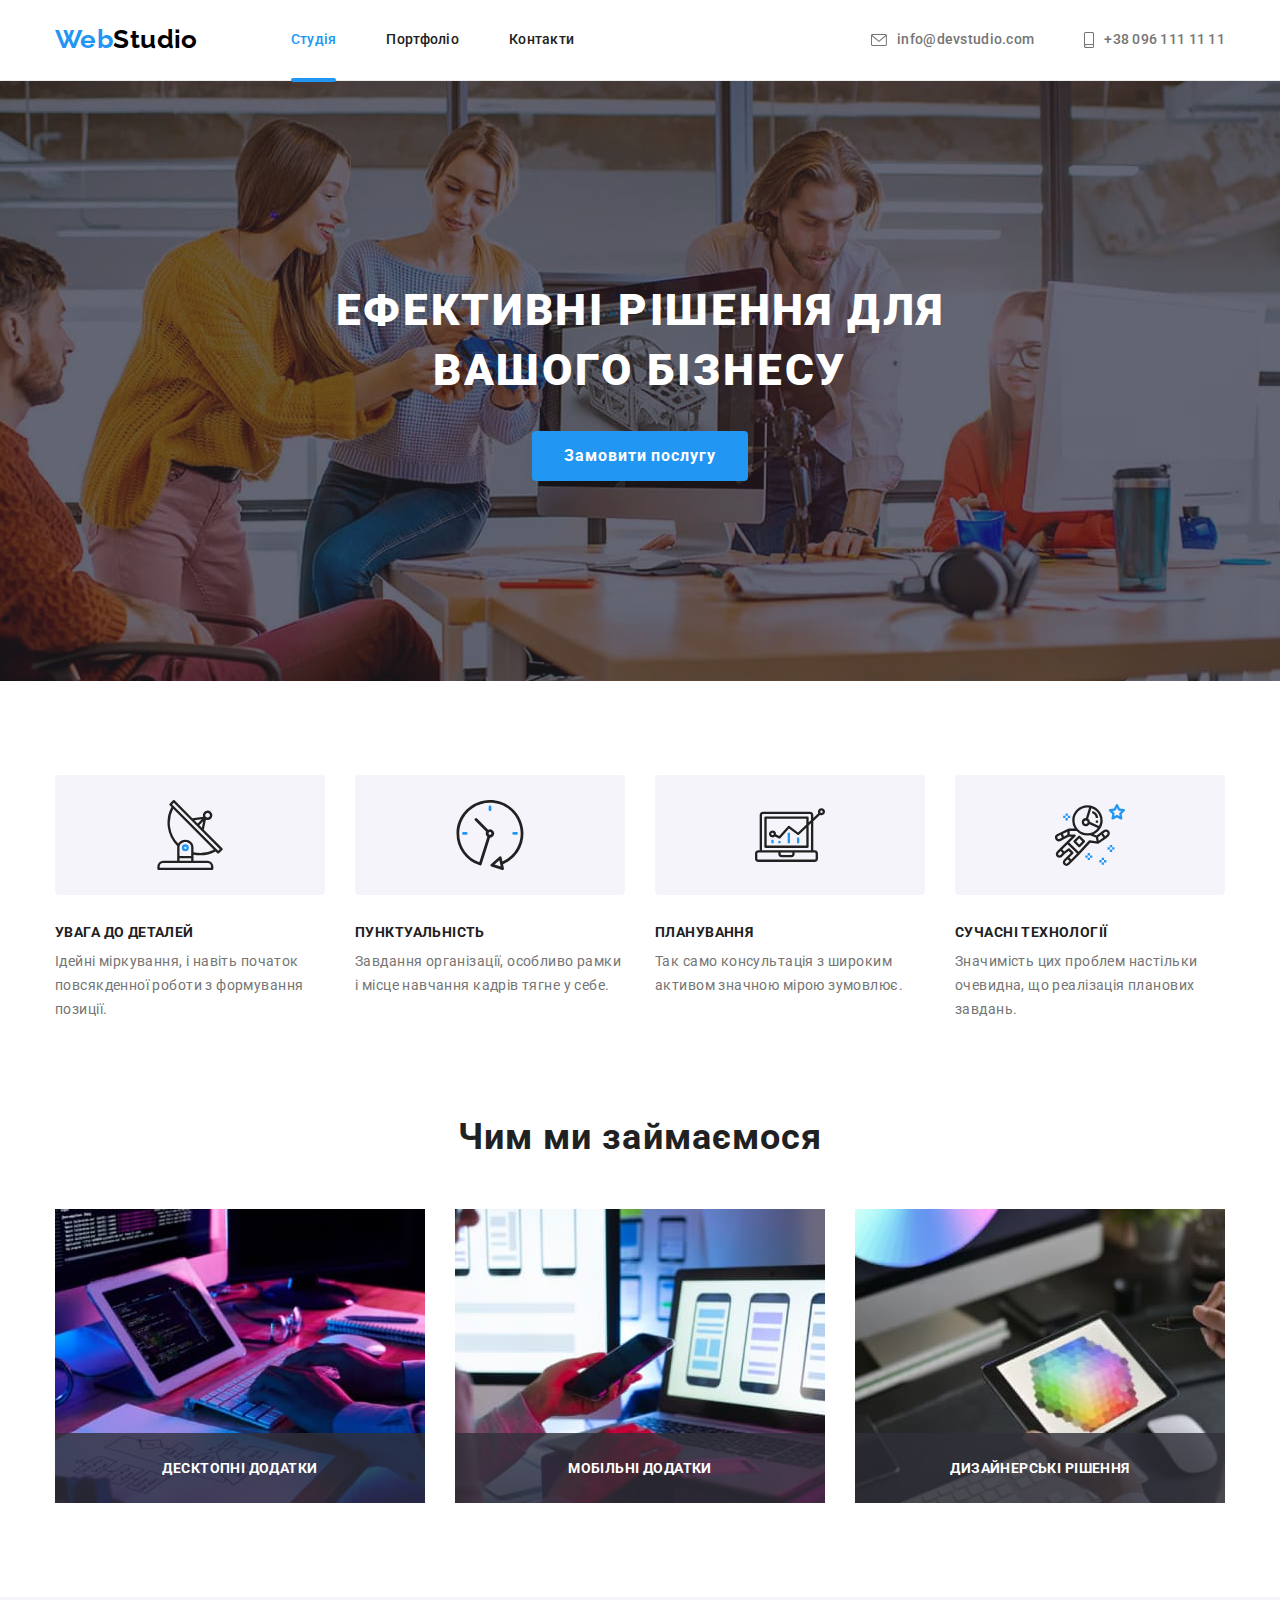
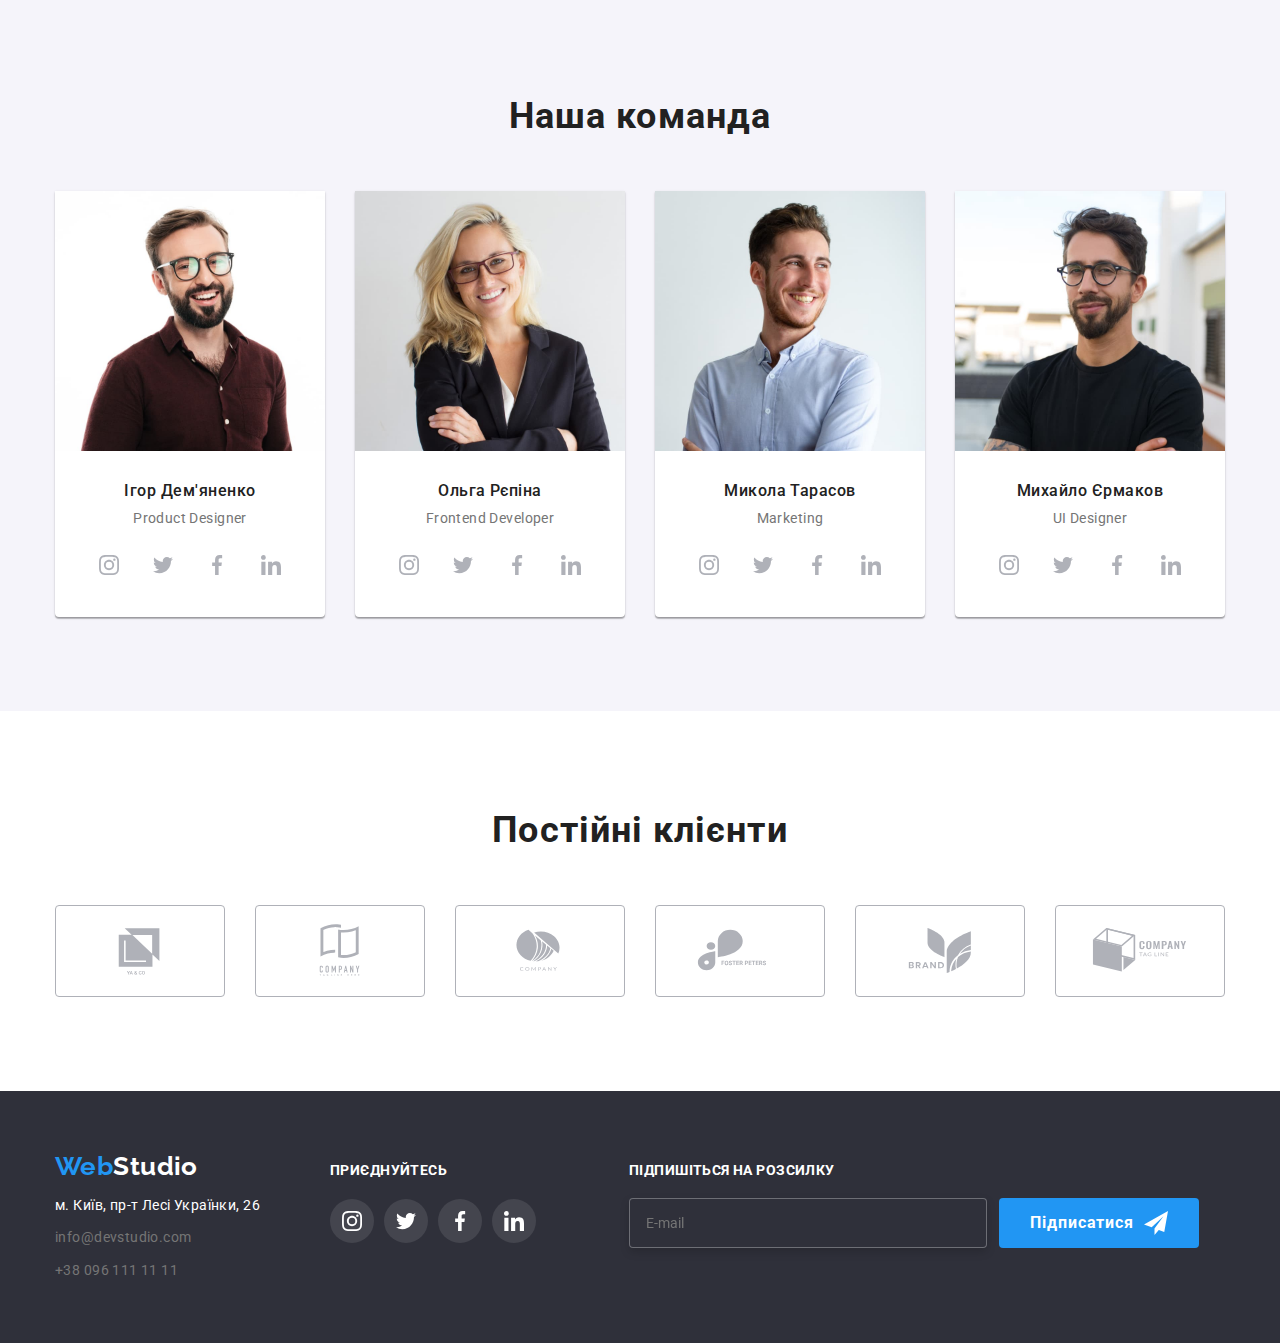
==== index.html @ f9ed7ac9 "26-10-2022" ====
<!DOCTYPE html>
<html lang="uk">
  <head>
    <meta charset="UTF-8" />
    <meta http-equiv="X-UA-Compatible" content="IE=edge" />
    <meta name="viewport" content="width=device-width, initial-scale=1.0" />
    <title>WebStudio</title>
    <link rel="preconnect" href="https://fonts.googleapis.com" />
    <link rel="preconnect" href="https://fonts.gstatic.com" crossorigin />
    <link
      href="https://fonts.googleapis.com/css2?family=Raleway:wght@700&family=Roboto:wght@400;500;700;900&display=swap"
      rel="stylesheet"
    />
    <link
      rel="stylesheet"
      href="https://cdnjs.cloudflare.com/ajax/libs/modern-normalize/1.1.0/modern-normalize.min.css"
    />
    <link rel="stylesheet" href="./css/styles.css" />
  </head>
  <body>
    <header class="page-header">
      <div class="container navigation-container">
          <nav class="navigation">
            <a href="./index.html" class="logo-link"
              >Web<span class="logo">Studio</span></a
            >
            <ul class="header-nav">
              <li>
                <a href="./index.html" class="header-list list-current"
                  >Студія</a>
              </li>
              <li>
                <a href="./portfolio.html" class="header-list">Портфоліо</a>
              </li>
              <li>
                <a href="" class="header-list">Контакти</a>
              </li>
            </ul>
          </nav>
          <ul class="header-contact">
            <li>
              <a href="" class="header-link">
                <svg class="header-link-icon" width="16" height="12">
                <use href="./images/symbol-defs.svg#icon-envelope"></use>
              </svg>info@devstudio.com</a>
            </li>
            <li>
              <a href="" class="header-link">
                <svg class="header-link-icon" width="10" height="16">
                  <use href="./images/symbol-defs.svg#icon-smartphone"></use>
                </svg>+38 096 111 11 11</a>
            </li>
          </ul>
        </div>
    </header>
    <main>
      <!-- Hero -->
      <section class="hero">
        <div class="container">
          <h1 class="hero-title">Ефективні рішення для вашого бізнесу</h1>
          <button class="button-hero" data-modal-open type="button">Замовити послугу</button>
        </div>
      </section>

      <!-- Features -->
      <section class="section-features">
        <div class="container">
          <h2 class="visually-hidden">Розробка</h2>
          <ul class="features-list">
            <li>
              <div class="features-box">
                <svg class="features-box-icon" width="70" height="70">
                  <use href="./images/symbol-defs.svg#icon-antenna"></use>
                </svg>
              </div>
              <h3 class="title">Увага до деталей</h3>
              <p class="title-text">
                Ідейні міркування, і навіть початок повсякденної роботи з
                формування позиції.
              </p>
            </li>
            <li>
              <div class="features-box">
                <svg class="features-box-icon" width="70" height="70">
                  <use href="./images/symbol-defs.svg#icon-clock"></use>
                </svg>
              </div>
              <h3 class="title">Пунктуальність</h3>
              <p class="title-text">
                Завдання організації, особливо рамки і місце навчання кадрів
                тягне у себе.
              </p>
            </li>
            <li>
              <div class="features-box">
                <svg class="features-box-icon" width="70" height="70">
                  <use href="./images/symbol-defs.svg#icon-diagram"></use>
                </svg>
              </div>
              <h3 class="title">Планування</h3>
              <p class="title-text">
                Так само консультація з широким активом значною мірою зумовлює.
              </p>
            </li>
            <li>
              <div class="features-box">
                <svg class="features-box-icon" width="70" height="70">
                  <use href="./images/symbol-defs.svg#icon-astronaut"></use>
                </svg>
              </div>
              <h3 class="title">Сучасні технології</h3>
              <p class="title-text">
                Значимість цих проблем настільки очевидна, що реалізація
                планових завдань.
              </p>
            </li>
          </ul>
        </div>
      </section>
      <section class="section">
        <div class="container">
          <h3 class="title-primary">Чим ми займаємося</h3>
          <ul class="features-images">
            <li class="activity">
              <img
                src="./images/box1.jpg"
                alt="набирання коду на клавіатурі"
                width="400"
              />
                  <p class="activity-title">Десктопні додатки</p>
            </li>
            <li class="activity">
              <img
                src="./images/box2.jpg"
                alt="розробка мобільних додатків"
                width="400"
              />
                  <p class="activity-title">Мобільні додатки</p>
            </li>
            <li class="activity">
              <img
                src="./images/box3.jpg"
                alt="малювання на планшеті"
                width="400"
              />
                  <p class="activity-title">Дизайнерські рішення</p>
            </li>
          </ul>
        </div>
      </section>

      <!-- Team -->
      <section class="section-team">
        <div class="container">
          <h2 class="team-title">Наша команда</h2>
          <ul class="team-list">
            <li class="card">
              <img
                src="./images/img1.jpg"
                alt="фото Ігора Дем'яненка"
                width="270"
              />
              <div class="container-card">
                <h3 class="title">Ігор Дем'яненко</h3>
                <p class="text">Product Designer</p>
                  <ul class="social-list">
                    <li><a href="" class="social-link">
                      <svg width="20" height="20">
                        <use href="./images/symbol-defs.svg#icon-instagram"></use>
                      </svg>
                    </a></li>
                    <li><a href="" class="social-link">
                      <svg width="20" height="20">
                        <use href="./images/symbol-defs.svg#icon-twitter-1"></use>
                      </svg>
                    </a></li>
                    <li><a href="" class="social-link">
                      <svg width="20" height="20">
                        <use href="./images/symbol-defs.svg#icon-facebook"></use>
                      </svg>
                    </a></li>
                    <li><a href="" class="social-link">
                      <svg width="20" height="20">
                        <use href="./images/symbol-defs.svg#icon-linkedin"></use>
                      </svg>
                    </a></li>
                  </ul>
              </div>
            </li>
            <li class="card">
              <img
                src="./images/img2.jpg"
                alt="фото Ольги Рєпіної"
                width="270"
              />
              <div class="container-card">
                <h3 class="title">Ольга Рєпіна</h3>
                <p class="text">Frontend Developer</p>
                  <ul class="social-list">
                    <li><a href="" class="social-link">
                        <svg width="20" height="20">
                          <use href="./images/symbol-defs.svg#icon-instagram"></use>
                        </svg>
                      </a></li>
                    <li><a href="" class="social-link">
                        <svg width="20" height="20">
                          <use href="./images/symbol-defs.svg#icon-twitter-1"></use>
                        </svg>
                      </a></li>
                    <li><a href="" class="social-link">
                        <svg width="20" height="20">
                          <use href="./images/symbol-defs.svg#icon-facebook"></use>
                        </svg>
                      </a></li>
                    <li><a href="" class="social-link">
                        <svg width="20" height="20">
                          <use href="./images/symbol-defs.svg#icon-linkedin"></use>
                        </svg>
                      </a></li>
                  </ul>
              </div>
            </li>
            <li class="card">
              <img
                src="./images/img3.jpg"
                alt="фото Миколи Тарасова"
                width="270"
              />
              <div class="container-card">
                <h3 class="title">Микола Тарасов</h3>
                <p class="text">Marketing</p>
                  <ul class="social-list">
                    <li><a href="" class="social-link">
                        <svg width="20" height="20">
                          <use href="./images/symbol-defs.svg#icon-instagram"></use>
                        </svg>
                      </a></li>
                    <li><a href="" class="social-link">
                        <svg width="20" height="20">
                          <use href="./images/symbol-defs.svg#icon-twitter-1"></use>
                        </svg>
                      </a></li>
                    <li><a href="" class="social-link">
                        <svg width="20" height="20">
                          <use href="./images/symbol-defs.svg#icon-facebook"></use>
                        </svg>
                      </a></li>
                    <li><a href="" class="social-link">
                        <svg width="20" height="20">
                          <use href="./images/symbol-defs.svg#icon-linkedin"></use>
                        </svg>
                      </a></li>
                  </ul>
              </div>
            </li>
            <li class="card">
              <img
                src="./images/img4.jpg"
                alt="фото Михайла Єрмакова"
                width="270"
              />
              <div class="container-card">
                <h3 class="title">Михайло Єрмаков</h3>
                <p class="text">UI Designer</p>
                  <ul class="social-list">
                    <li><a href="" class="social-link">
                        <svg width="20" height="20">
                          <use href="./images/symbol-defs.svg#icon-instagram"></use>
                        </svg>
                      </a></li>
                    <li><a href="" class="social-link">
                        <svg width="20" height="20">
                          <use href="./images/symbol-defs.svg#icon-twitter-1"></use>
                        </svg>
                      </a></li>
                    <li><a href="" class="social-link">
                        <svg width="20" height="20">
                          <use href="./images/symbol-defs.svg#icon-facebook"></use>
                        </svg>
                      </a></li>
                    <li><a href="" class="social-link">
                        <svg width="20" height="20">
                          <use href="./images/symbol-defs.svg#icon-linkedin"></use>
                        </svg>
                      </a></li>
                  </ul>
              </div>
            </li>
          </ul>
        </div>
      </section>

      <!-- Clients -->
      <section class="section">
        <div class="container">
          <h2 class="clients-title">
            Постійні клієнти
          </h2>
            <ul class="clients-list">
              <li><a href="" class="client-link">
                <svg width="106" height="60">
                  <use href="./images/symbol-defs.svg#icon-Client1"></use>
                </svg>
              </a></li>
              <li><a href="" class="client-link">
                <svg width="106" height="60">
                  <use href="./images/symbol-defs.svg#icon-Client2"></use>
                </svg>
              </a></li>
              <li><a href="" class="client-link">
                <svg width="106" height="60">
                  <use href="./images/symbol-defs.svg#icon-Client3"></use>
                </svg>
              </a></li>
              <li><a href="" class="client-link">
                <svg width="106" height="60">
                  <use href="./images/symbol-defs.svg#icon-Client4"></use>
                </svg>
              </a></li>
              <li><a href="" class="client-link">
                <svg width="106" height="60">
                  <use href="./images/symbol-defs.svg#icon-Client5"></use>
                </svg>
              </a></li>
              <li><a href="" class="client-link">
                <svg width="106" height="60">
                  <use href="./images/symbol-defs.svg#icon-Client6"></use>
                </svg>
              </a></li>
            </ul>
        </div>
      </section>
    </main>
    <footer class="section-footer">
      <div class="container">
        <div class="footer-all">
          <div class="footer-box-one">
        <a href="./index.html" class="logo-link-footer"
          >Web<span class="logo-footer">Studio</span></a
        >
        <address>
          <ul class="footer-nav">
            <li class="footer-list">
              <a
                href="https://goo.gl/maps/CPtrU1FHBa2aNyZL9"
                target="_blank"
                rel="noopener noreferrer nofollow"
                class="footer-adress"
                >м. Київ, пр-т Лесі Українки, 26</a
              >
            </li>
            <li  class="footer-list">
              <a href="mailto:info@devstudio.com" class="footer-mail"
                >info@devstudio.com</a
              >
            </li>
            <li class="footer-list">
              <a href="tel:380961111111" class="footer-tel"
                >+38 096 111 11 11</a
              >
            </li>
          </ul>
        </address>
        </div>
        <div class="social-footer">
          <p class="social-footer-title">Приєднуйтесь</p>
          <ul class="social-list-footer">
            <li><a href="" class="social-link-footer">
              <svg width="20" height="20">
                <use href="./images/symbol-defs.svg#icon-instagram"></use>
              </svg>
            </a></li>
            <li><a href="" class="social-link-footer">
              <svg width="20" height="20">
                <use href="./images/symbol-defs.svg#icon-twitter-1"></use>
              </svg>
            </a></li>
            <li><a href="" class="social-link-footer">
              <svg width="20" height="20">
                <use href="./images/symbol-defs.svg#icon-facebook"></use>
              </svg>
            </a></li>
            <li><a href="" class="social-link-footer">
              <svg width="20" height="20">
                <use href="./images/symbol-defs.svg#icon-linkedin"></use>
              </svg>
            </a></li>
          </ul>
        </div>
        <form>
          <p class="footer-text-form">Підпишіться на розсилку</p>
          <label  class="footer-label">
            <input class="footer-input" type="email" name=" mail" placeholder="E-mail">
            <button type="button" class="button-footer">Підписатися
              <svg class="button-icon" width="24" height="24">
                <use href="./images/symbol-defs.svg#icon-send"></use>
              </svg>
            </button>
          </label>
        </form>
      </div>
      </div>
    </footer>
    <div class="backdrop is-hidden" data-modal>
      <div class="modal">
        <h2 class="modal-title">Залиште свої дані, ми вам передзвонимо</h2>
       <form class="form" autocomplete="off">
        <label class="form-label" for="person-name">Ім'я</label>
        <div class="form-control">
          <input type="text" class="form-input" name="name" id="person-name">
          <svg class="input-icon" width="18" height="18">
            <use href="./images/symbol-defs.svg#name"></use>
          </svg>
        </div>
        <label class="form-label" for="person-phone">Телефон</label>
        <div class="form-control">
          <input type="text" class="form-input" name="name" id="person-phone">
          <svg class="input-icon" width="18" height="18">
            <use href="./images/symbol-defs.svg#phone"></use>
          </svg>
        </div>
        <label class="form-label" for="person-mail">Пошта</label>
        <div class="form-control">
          <input type="text" class="form-input" name="name" id="person-mail">
          <svg class="input-icon" width="18" height="18">
            <use href="./images/symbol-defs.svg#mail"></use>
          </svg>
        </div>
        <label class="form-label" for="coments">Коментар</label>
          <textarea name="text" id="coments" placeholder="Введіть текст"></textarea>
       </form>
        <button class="button-close" data-modal-close type="button">
          <svg width="18" height="18">
            <use href="./images/symbol-defs.svg#icon-button-close"></use>
          </svg>
        </button>
        <input class="checkbox-input visually-hidden" type="checkbox" name="checkbox" id="terms-checkbox">
        <label class="checkbox-label" for="terms-checkbox">Погоджуюся з розсилкою та приймаю
          <a href="#">Умови договору</a>
          <span class="checkbox-icon"></span>
        </label>
      </div>
    </div>
    <script src="./js/modal.js"></script>
  </body>
</html>
---- css/styles.css ----
/* колір заголовіків #212121 */
/* колір параграфів #757575 */
/* акцент #2196f3 */
/* білий колір #ffffff */
/* колір фона основний #f5f5f5 */
/* колір фона додатковий #2f303a */
/* колір фона додатковий #f5f4fa */

:root {
  --card-set-gap: 30px;
  --primary-text-color: #212121;
  --text-color: #757575;
  --accent-color: #2196f3;
  --white-color: #ffffff;
  --primary-background-color: #f5f5f5;
  --secondary-background-color: #2f303a;
  --third-background-color: #f5f4fa;
  --background-portfolio: #eeeeee;
  --icon-color: rgba(175, 177, 184, 1);
  --timing-function: 250ms cubic-bezier(0.4, 0, 0.2, 1);
}

.visually-hidden {
  position: absolute;
  white-space: nowrap;
  width: 1px;
  height: 1px;
  overflow: hidden;
  border: 0;
  padding: 0;
  clip: rect(0 0 0 0);
  clip-path: inset(50%);
  margin: -1px;
}

ul {
  margin: 0;
  padding: 0;
}

h1,
h2,
h3,
h4,
h5,
h6,
p {
  margin: 0;
  padding: 0;
}

img {
  display: block;
  max-width: 100%;
  height: auto;
}

.container {
  width: 100%;
  max-width: 1200px;
  margin: 0 auto;
  padding: 0 15px;
}

.section,
.section-team {
  padding: 94px 0;
}

body {
  font-family: "Roboto", sans-serif;
  font-weight: 400;
  font-size: 14px;
  line-height: 1.7;
  letter-spacing: 0.03em;
  background-color: var(--white-color);
  color: var(--text-color);
}

.logo-link {
  text-decoration: none;
  font-family: "Raleway";
  font-style: normal;
  font-weight: 700;
  font-size: 26px;
  line-height: 1.2;
  color: var(--accent-color);
}

.logo {
  font-family: "Raleway";
  font-style: normal;
  font-weight: 700;
  font-size: 26px;
  line-height: 1.2;
  color: #000000;
}

.logo-footer {
  font-family: "Raleway";
  font-style: normal;
  font-weight: 700;
  font-size: 26px;
  line-height: 1.2;
  color: var(--white-color);
}

.logo-link-footer {
  display: block;
  margin-bottom: 11px;
  text-decoration: none;
  font-family: "Raleway";
  font-style: normal;
  font-weight: 700;
  font-size: 26px;
  line-height: 1.2;
  text-decoration: none;
  color: var(--accent-color);
}

/* Hero */

.hero {
  padding: 200px 0;
  background-image: linear-gradient(
      rgba(47, 48, 58, 0.4),
      rgba(47, 48, 58, 0.4)
    ),
    url(../images/hero.jpg);
  background-repeat: no-repeat;
  background-position: center;
  background-size: 1600px 600px;
}

.hero-title {
  margin: 0 auto 30px auto;
  max-width: 696px;
  color: var(--white-color);
  font-weight: 900;
  font-size: 44px;
  line-height: 1.36;
  text-align: center;
  letter-spacing: 0.06em;
  text-transform: uppercase;
}

/* HEADER */

.page-header {
  border-bottom: 1px solid #ececec;
}

.navigation-container {
  display: flex;
}

.navigation {
  display: flex;
  align-items: center;
}

.header-nav {
  display: flex;
  gap: 50px;
  margin-left: 93px;
  list-style: none;
}

.header-contact {
  display: flex;
  align-items: center;
  gap: 50px;
  margin-left: auto;
  list-style: none;
}

.header-list {
  position: relative;
  display: block;
  padding: 32px 0;
  color: var(--primary-text-color);
  text-decoration: none;
  font-weight: 500;
  font-size: 14px;
  line-height: 1.14;
  letter-spacing: 0.02em;

  transition: color var(--timing-function);
}

.header-link {
  display: flex;
  align-items: center;
  padding: 32px 0;
  color: var(--text-color);
  font-weight: 500;
  font-size: 14px;
  line-height: 1.1;
  letter-spacing: 0.02em;
  text-decoration: none;

  transition: color var(--timing-function);
}

.header-link:hover,
.header-link:focus {
  color: var(--accent-color);
}

.header-link-icon {
  fill: currentColor;
  margin-right: 10px;
}

.header-list:hover,
.header-list:focus {
  color: var(--accent-color);
}

.list-current {
  color: var(--accent-color);
}

.list-current::after {
  display: block;
  content: "";
  position: absolute;
  left: 0;
  bottom: -2px;
  width: 100%;
  height: 4px;
  background-color: var(--accent-color);
  border-radius: 2px;
}

/* Features */

.section-features {
  padding-bottom: 0;
  padding-top: 94px;
}

.features-box {
  display: flex;
  gap: 30px;
  justify-content: center;
  align-items: center;
  margin-bottom: 30px;
  border-radius: 4px;
  width: 270px;
  height: 120px;
  background-color: var(--third-background-color);
}

.features-box-icon {
}

.features-list {
  display: flex;
  gap: 30px;
}

.title-text {
  max-width: 270px;
}

.title-primary {
  margin-bottom: 50px;
  color: var(--primary-text-color);
  font-weight: 700;
  font-size: 36px;
  line-height: 1.2;
  text-align: center;
  letter-spacing: 0.03em;
}

.features-images {
  display: flex;
  gap: 30px;
}

.features-images,
.features-list {
  list-style: none;
}

.features-list .title {
  margin-bottom: 10px;
  max-width: 270px;
  color: var(--primary-text-color);
  font-weight: 700;
  font-size: 14px;
  line-height: 1.1;
  letter-spacing: 0.03em;
  text-transform: uppercase;
}

.activity {
  position: relative;
}

.activity-title {
  position: absolute;
  display: flex;
  justify-content: center;
  align-items: center;
  height: 70px;
  width: 100%;
  background-color: rgba(47, 48, 58, 0.8);
  margin: 0;
  bottom: 0;
  font-weight: 700;
  font-size: 14px;
  line-height: 1.143;
  text-transform: uppercase;
  color: var(--white-color);
}

/* Team */

.card {
  width: 270px;
  background-color: var(--white-color);
  box-shadow: 0px 1px 3px rgba(0, 0, 0, 0.12), 0px 1px 1px rgba(0, 0, 0, 0.14),
    0px 2px 1px rgba(0, 0, 0, 0.2);
  border-radius: 0px 0px 4px 4px;
}

.container-card {
  padding: 30px 0;
  text-align: center;
}

.team-list {
  display: flex;
  gap: 30px;
}

.team-title {
  color: var(--primary-text-color);
  font-weight: 700;
  font-size: 36px;
  line-height: 1.4;
  text-align: center;
  letter-spacing: 0.03em;
  margin-bottom: 50px;
}

.section-team {
  background-color: var(--third-background-color);
}

.team-list .title {
  margin-bottom: 10px;
  color: var(--primary-text-color);
  font-weight: 500;
  font-size: 16px;
  line-height: 1.2;
  letter-spacing: 0.03em;
}

.team-list .text {
  padding-bottom: 16px;
  line-height: 1.2;
}

.social-list {
  display: flex;
  justify-content: center;
  gap: 10px;
  list-style: none;
}

.social-link {
  display: flex;
  align-items: center;
  justify-content: center;
  border-radius: 50%;
  width: 44px;
  height: 44px;
  background-color: var(--white-color);
  fill: var(--icon-color);

  transition: background-color var(--timing-function),
    fill var(--timing-function);
}

.social-link:hover,
.social-link:focus {
  background-color: var(--accent-color);
  fill: var(--white-color);
}

.team-list {
  list-style: none;
}

/* Clients */

.clients-title {
  color: var(--primary-text-color);
  font-weight: 700;
  font-size: 36px;
  line-height: 1.4;
  text-align: center;
  letter-spacing: 0.03em;
  margin-bottom: 50px;
}

.clients-list {
  display: flex;
  justify-content: center;
  gap: 30px;
  list-style: none;
}

.client-link {
  display: flex;
  align-items: center;
  justify-content: center;
  border-radius: 4px;
  border: 1px solid #afb1b8;
  width: 170px;
  height: 92px;
  background-color: var(--white-color);
  fill: var(--icon-color);

  transition: border-color var(--timing-function), fill var(--timing-function);
}

.client-link:hover,
.client-link:focus {
  border-color: var(--accent-color);
  fill: var(--accent-color);
}

/* Footer */

.footer-list:not(:last-child) {
  margin-bottom: 9px;
}

.footer-all {
  display: flex;
  align-items: baseline;
}

.section-footer {
  background-color: var(--secondary-background-color);
  padding: 60px 0;
}

.footer-nav {
  list-style: none;
  font-style: normal;
}

.footer-adress {
  color: var(--white-color);
  text-decoration: none;

  transition: color var(--timing-function);
}

.footer-adress:hover,
.footer-adrees:focus {
  color: var(--accent-color);
}

.footer-mail,
.footer-tel {
  color: var(--text-color);
  text-decoration: none;

  transition: color var(--timing-function);
}

.footer-tel:hover,
.footer-tel:focus {
  color: var(--accent-color);
}

.footer-mail:hover,
.footer-mail:focus {
  color: var(--accent-color);
}

.social-footer {
  margin-left: 70px;
  margin-right: 93px;
}

.social-footer-title {
  font-style: normal;
  font-weight: 700;
  font-size: 14px;
  line-height: 1.1;
  letter-spacing: 0.03em;
  text-transform: uppercase;
  color: var(--white-color);
  margin-bottom: 20px;
}

.social-list-footer {
  display: flex;
  justify-content: center;
  gap: 10px;
  list-style: none;
}

.social-link-footer {
  display: flex;
  align-items: center;
  justify-content: center;
  border-radius: 50%;
  width: 44px;
  height: 44px;
  background-color: rgba(255, 255, 255, 0.1);
  fill: var(--white-color);

  transition: background-color var(--timing-function);
}

.social-link-footer:hover,
.social-link-footer:focus {
  background-color: var(--accent-color);
}

.footer-text-form {
  margin-bottom: 20px;
  font-weight: 700;
  font-size: 14px;
  line-height: 16px;
  letter-spacing: 0.03em;
  text-transform: uppercase;
  color: var(--white-color);
}

.footer-input {
  width: 358px;
  height: 50px;
  border: 1px solid rgba(255, 255, 255, 0.3);
  filter: drop-shadow(0px 4px 4px rgba(0, 0, 0, 0.15));
  border-radius: 4px;
  background-color: var(--secondary-background-color);
  padding-left: 16px;
}

.footer-label {
  display: flex;
  justify-content: center;
  align-items: center;
  gap: 12px;
}

.button-footer {
  display: flex;
  align-items: center;
  justify-content: center;
  gap: 10px;
  padding: 0;
  border-radius: 4px;
  min-width: 200px;
  height: 50px;
  color: var(--white-color);
  background-color: var(--accent-color);
  font-family: "Roboto", sans-serif;
  border: none;
  font-weight: 700;
  font-size: 16px;
  line-height: 1.88;
  letter-spacing: 0.06em;
  cursor: pointer;

  transition: background-color var(--timing-function);
}

.button-icon {
  fill: currentColor;
}

.button-footer:hover,
.button-footer:focus {
  color: var(--white-color);
  background-color: #188ce8;
}

/* Button */

.button-hero {
  margin: 0 auto;
  border-radius: 4px;
  padding: 10px 32px;
  min-width: 216px;
  color: var(--white-color);
  background-color: var(--accent-color);
  font-family: "Roboto", sans-serif;
  border: none;
  font-weight: 700;
  font-size: 16px;
  line-height: 1.88;
  display: flex;
  align-items: center;
  text-align: center;
  letter-spacing: 0.06em;
  cursor: pointer;

  transition: background-color var(--timing-function);
}

.button-hero:hover,
.button-hero:focus {
  color: var(--white-color);
  background-color: #188ce8;
}

.button-nav {
  display: flex;
  gap: 8px;
  justify-content: center;
  margin-bottom: 50px;
  list-style: none;
}

.button {
  padding: 6px 22px;
  border-radius: 4px;
  border: 0;
  color: var(--primary-text-color);
  background-color: var(--third-background-color);
  font-family: "Roboto";
  font-style: normal;
  font-weight: 500;
  font-size: 16px;
  line-height: 1.6;
  text-align: center;
  letter-spacing: 0.03em;
  cursor: pointer;

  transition: color var(--timing-function),
    background-color var(--timing-function), box-shadow var(--timing-function);
}

.button:hover,
.button:focus {
  color: var(--white-color);
  background-color: var(--accent-color);
  box-shadow: 0px 3px 1px rgba(0, 0, 0, 0.1), 0px 1px 2px rgba(0, 0, 0, 0.08),
    0px 2px 2px rgba(0, 0, 0, 0.12);
}

/* Portfolio */

.body-portfolio {
  color: var(--text-color);
  background-color: var(--white-color);
}

.card-thumb {
  position: relative;
  overflow: hidden;
}

.card-overlay {
  position: absolute;
  top: 0;
  left: 0;
  width: 100%;
  height: 100%;
  background-color: rgba(33, 150, 243, 0.9);

  transform: translateY(100%);
  pointer-events: none;
  transition: transform var(--timing-function);
}

.card-text {
  margin: 0;
  padding: 63px 24px;
  font-weight: 400;
  font-size: 18px;
  line-height: 1.56;
  letter-spacing: inherit;
  color: var(--white-color);
}

.projects-link:hover .card-overlay {
  transform: translateY(0);
}

.projects-list {
  display: flex;
  flex-wrap: wrap;
  gap: 30px;
  background-color: var(--white-color);
  list-style: none;
}

.projects-list > .iteam {
  display: block;
  flex-basis: calc(((100% - 60px) / 3));
}

.projects-list .title-card {
  color: var(--primary-text-color);
  font-size: 18px;
  line-height: 2;
  letter-spacing: 0.06em;
  margin-bottom: 4px;
}

.projects-list .text-card {
  color: var(--text-color);
  font-size: 16px;
  line-height: 1.88;
}

.projects-link {
  display: block;
  text-decoration: none;

  transition: box-shadow var(--timing-function);
}

.projects-link:hover,
.projects-link:focus {
  box-shadow: 0px 1px 1px rgba(0, 0, 0, 0.12), 0px 4px 4px rgba(0, 0, 0, 0.06),
    1px 4px 6px rgba(0, 0, 0, 0.16);
}

.card-content {
  padding: 20px 24px;
  border: 1px solid var(--background-portfolio);
  border-top: none;
  border-bottom-left-radius: 4px;
  border-bottom-right-radius: 4px;
}

/* Modal */

.backdrop {
  position: fixed;
  z-index: 999;
  top: 0;
  left: 0;
  width: 100%;
  height: 100%;
  background-color: rgba(0, 0, 0, 0.2);
  transform: translateY(0);
  transition: opacity var(--timing-function), visibility var(--timing-function),
    transform var(--timing-function);
}

.is-hidden {
  opacity: 0;
  transform: translateY(100%);
  visibility: hidden;
  pointer-events: none;
}

.modal {
  position: absolute;
  top: 50%;
  left: 50%;
  transform: translate(-50%, -50%);

  box-shadow: 0px 1px 3px rgba(0, 0, 0, 0.12), 0px 1px 1px rgba(0, 0, 0, 0.14),
    0px 2px 1px rgba(0, 0, 0, 0.2);
  border-radius: 4px;
  height: 100%;
  max-height: 581px;
  width: 528px;
  background-color: var(--white-color);

  padding: 40px;
}

.modal-title {
  margin-bottom: 12px;
  font-weight: 700;
  font-size: 20px;
  line-height: 1.15;
  text-align: center;
  letter-spacing: 0.03em;
  color: var(--primary-text-color);
}

.form-label {
    font-size: 12px;
    line-height: 1.16;
    letter-spacing: 0.01em;
}


.form-input {
  box-sizing: border-box;
  width: 100%;
  height: 40px;
  padding: 12px 12px 12px 42px;
  border: 1px solid rgba(33, 33, 33, 0.2);
  border-radius: 4px;
  gap: 18px;
  cursor: pointer;
  outline: none;
}

.form-control {
  position: relative;
  margin-bottom: 10px;
}

.input-icon {
  position: absolute;
  left: 15px;
  top: 50%;
  transform: translateY(-50%);
  
}

textarea {
  resize: none;
  width: 100%;
  height: 120px;
  padding: 12px 16px;
  cursor: pointer;
  border: 1px solid rgba(33, 33, 33, 0.2);
  border-radius: 4px;
  outline: none;
}

.form-input:focus,
textarea:focus, {
  border-color: var(--accent-color);
}

.button-close {
  position: absolute;
  display: flex;
  justify-content: center;
  align-items: center;
  top: 8px;
  right: 8px;
  width: 30px;
  height: 30px;
  border: 1px solid rgba(0, 0, 0, 0.1);
  border-radius: 50%;
  background-color: var(--white-color);
  cursor: pointer;
}

.button-close:hover, 
.button-close:focus {
  fill: var(--accent-color);
}

/* Checkbox */

.checkbox-label {
  position: relative;
  padding-left: 23px;
    font-size: 14px;
    line-height: 1.16;
    letter-spacing: 0.01em;
  }

.checkbox-input {
  appearance: none;
  -webkit-appearance: none;
  -moz-appearance: none;
}

.checkbox-label::before {
  position: absolute;
  top: 0;
  left: 0;
  content: '';
  width: 16px;
  height: 15px;
  border: 2px solid var(--primary-text-color);
  border-radius: 2px;
}

.checkbox-label::after {
  position: absolute;
  top: 0;
  left: 0;
  width: 12px;
  height: 12px;
  content: '';
  background-color: tomato;
  opacity: 0;
}

.checkbox-input:checked + .checkbox-label::after {
  opacity: 1;
}
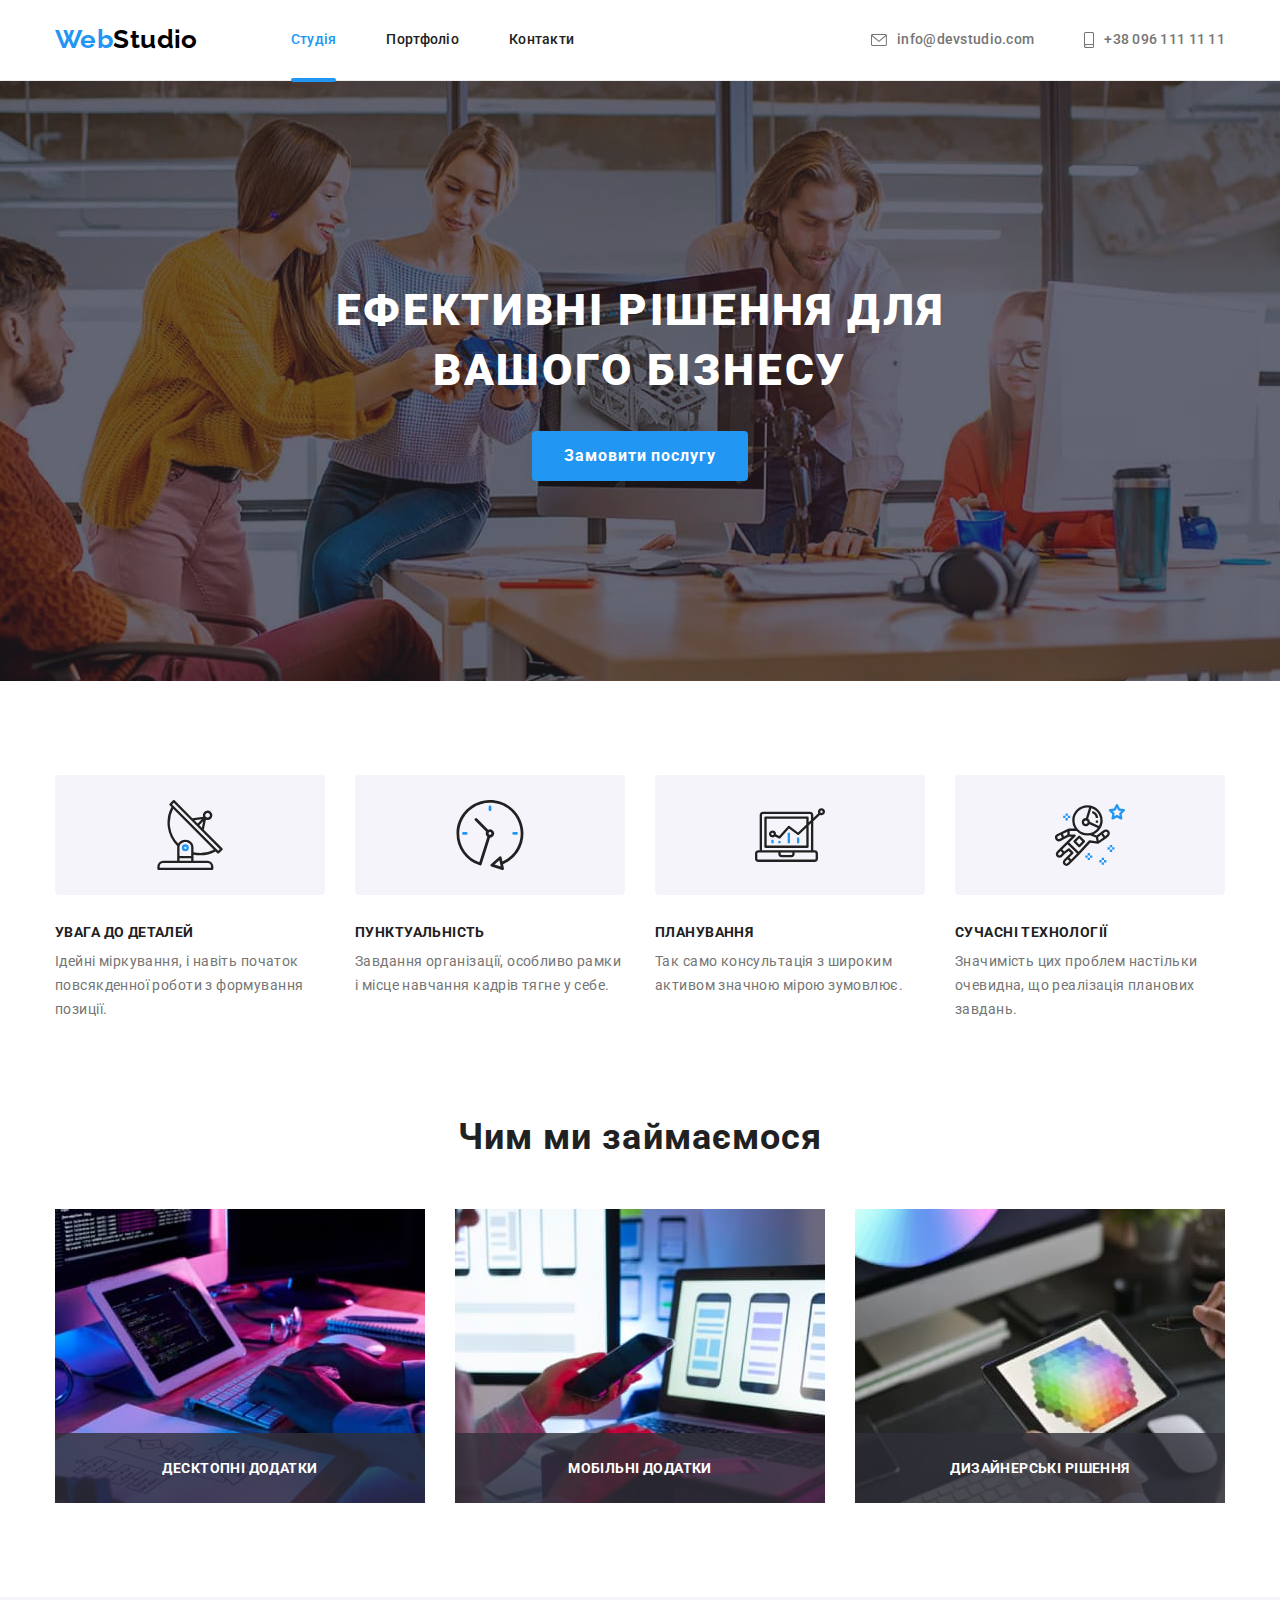
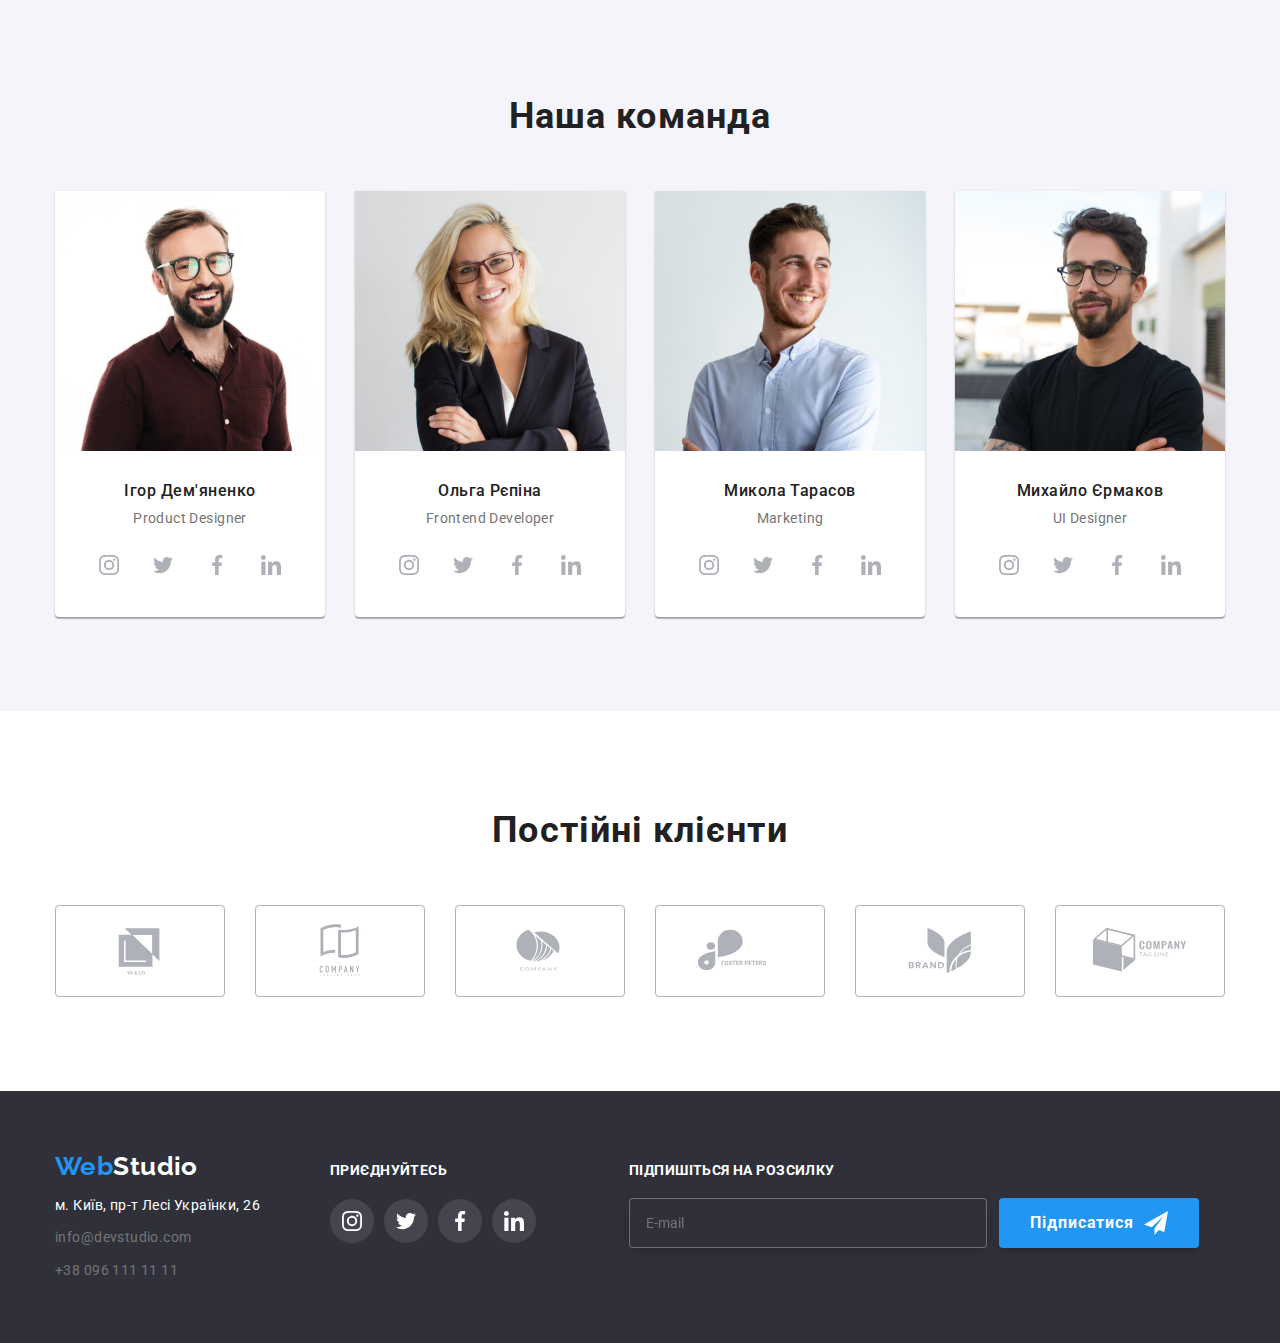
==== commit d3af92c3: "27-10-2022" ====
--- a/index.html
+++ b/index.html
@@ -434,10 +434,13 @@
             <use href="./images/symbol-defs.svg#icon-button-close"></use>
           </svg>
         </button>
-        <input class="checkbox-input visually-hidden" type="checkbox" name="checkbox" id="terms-checkbox">
-        <label class="checkbox-label" for="terms-checkbox">Погоджуюся з розсилкою та приймаю
+        <label class="checkbox-label">Погоджуюся з розсилкою та приймаю
           <a href="#">Умови договору</a>
-          <span class="checkbox-icon"></span>
+        <input class="checkbox-input visually-hidden" type="checkbox" name="checkbox">
+        <svg class="checkbox-icon" width="16" height="15">
+          <use href="./images/symbol-defs.svg#icon-check"></use>
+        </svg>
+        <button type="submit" class="form-button button-footer">Відправити</button>
         </label>
       </div>
     </div>
--- a/css/styles.css
+++ b/css/styles.css
@@ -564,6 +564,7 @@
   height: 50px;
   color: var(--white-color);
   background-color: var(--accent-color);
+  box-shadow: 0px 4px 4px rgba(0, 0, 0, 0.15);
   font-family: "Roboto", sans-serif;
   border: none;
   font-weight: 700;
@@ -767,8 +768,8 @@
   box-shadow: 0px 1px 3px rgba(0, 0, 0, 0.12), 0px 1px 1px rgba(0, 0, 0, 0.14),
     0px 2px 1px rgba(0, 0, 0, 0.2);
   border-radius: 4px;
+  max-height: 581px;
   height: 100%;
-  max-height: 581px;
   width: 528px;
   background-color: var(--white-color);
 
@@ -786,11 +787,10 @@
 }
 
 .form-label {
-    font-size: 12px;
-    line-height: 1.16;
-    letter-spacing: 0.01em;
-}
-
+  font-size: 12px;
+  line-height: 1.16;
+  letter-spacing: 0.01em;
+}
 
 .form-input {
   box-sizing: border-box;
@@ -814,7 +814,6 @@
   left: 15px;
   top: 50%;
   transform: translateY(-50%);
-  
 }
 
 textarea {
@@ -829,7 +828,7 @@
 }
 
 .form-input:focus,
-textarea:focus, {
+textarea:focus {
   border-color: var(--accent-color);
 }
 
@@ -848,7 +847,7 @@
   cursor: pointer;
 }
 
-.button-close:hover, 
+.button-close:hover,
 .button-close:focus {
   fill: var(--accent-color);
 }
@@ -858,10 +857,19 @@
 .checkbox-label {
   position: relative;
   padding-left: 23px;
-    font-size: 14px;
-    line-height: 1.16;
-    letter-spacing: 0.01em;
-  }
+  font-size: 14px;
+  line-height: 1.16;
+  letter-spacing: 0.01em;
+}
+
+.form-button {
+  margin: 0 auto;
+}
+
+.form-button:hover,
+.form-button:focus {
+  background-color: var(#188CE8);
+}
 
 .checkbox-input {
   appearance: none;
@@ -869,28 +877,19 @@
   -moz-appearance: none;
 }
 
-.checkbox-label::before {
+.checkbox-icon {
   position: absolute;
+  left: 0;
   top: 0;
-  left: 0;
-  content: '';
   width: 16px;
   height: 15px;
   border: 2px solid var(--primary-text-color);
   border-radius: 2px;
-}
-
-.checkbox-label::after {
-  position: absolute;
-  top: 0;
-  left: 0;
-  width: 12px;
-  height: 12px;
-  content: '';
-  background-color: tomato;
-  opacity: 0;
-}
-
-.checkbox-input:checked + .checkbox-label::after {
-  opacity: 1;
-}+  transition: background-color var(--timing-function), border var(--timing-function) ;
+}
+
+.checkbox-input:checked + .checkbox-icon {
+  background-color: var(--accent-color);
+  border: none;
+}
+
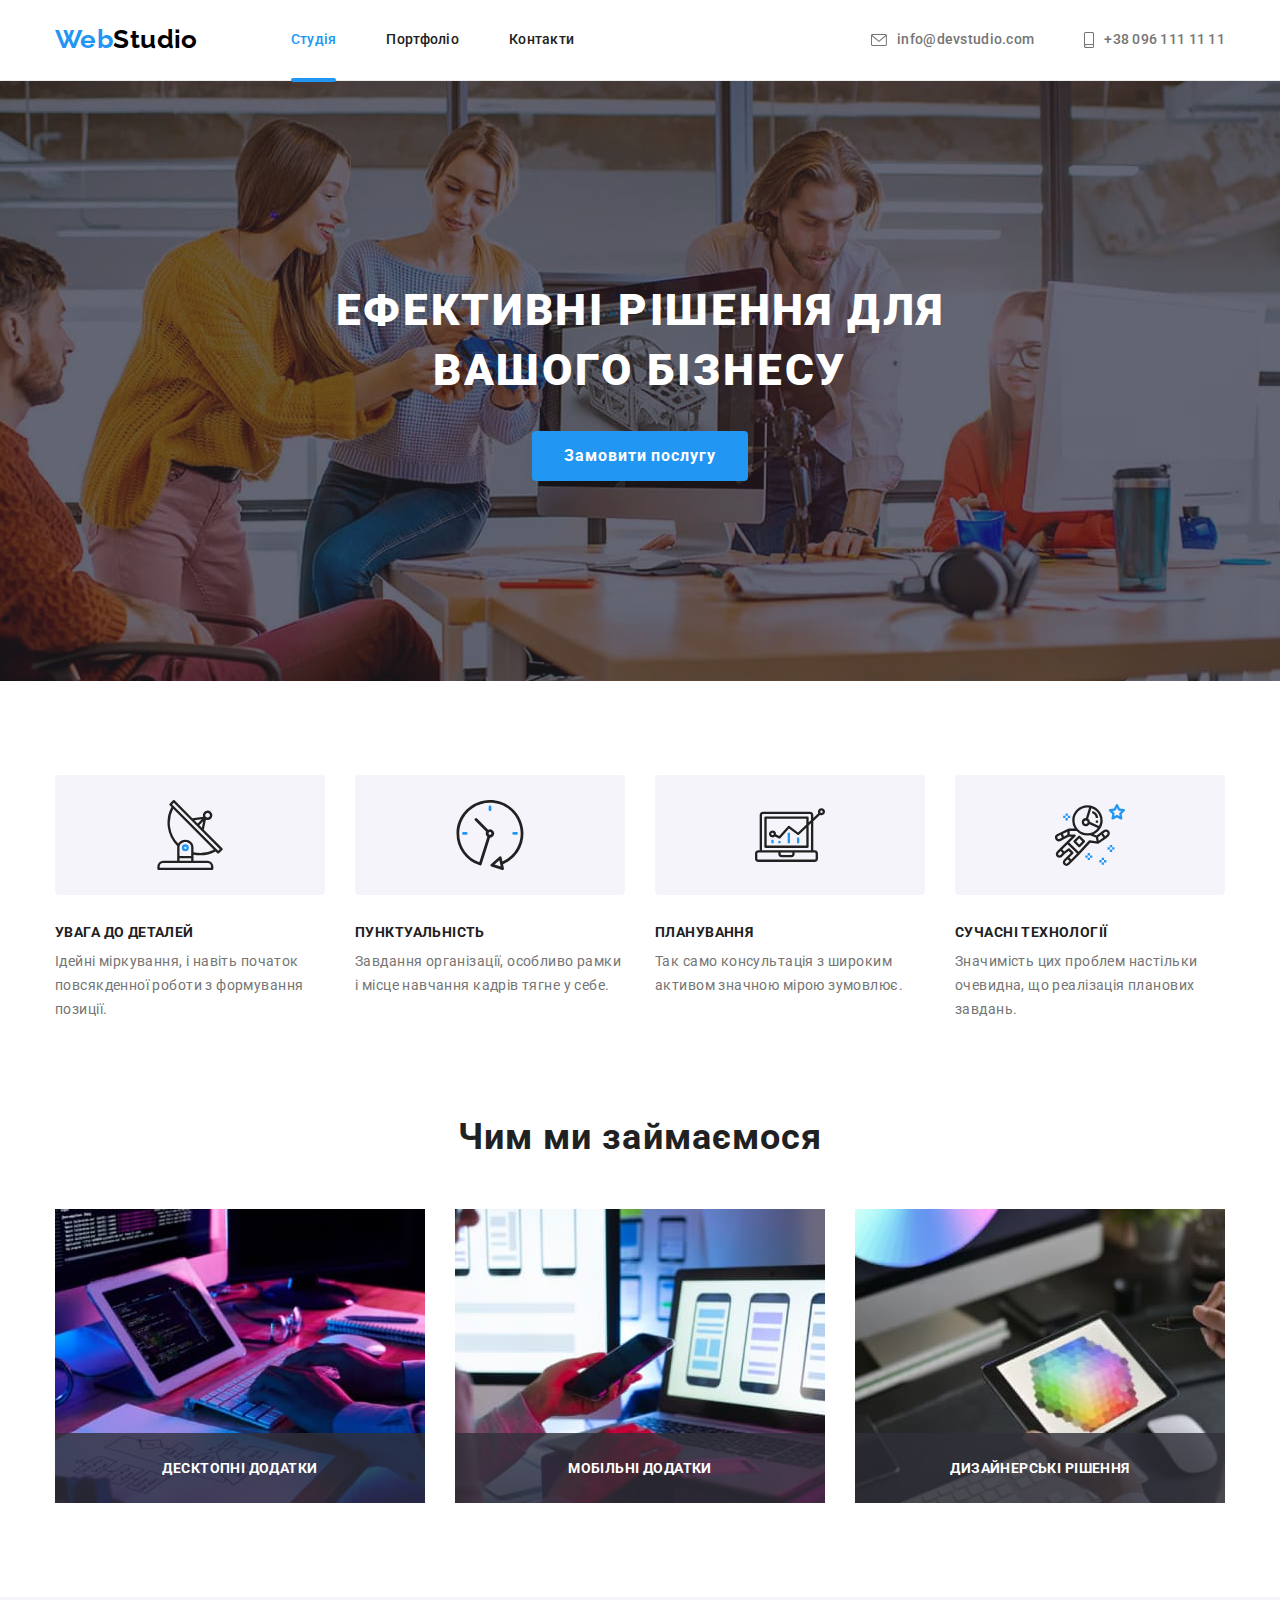
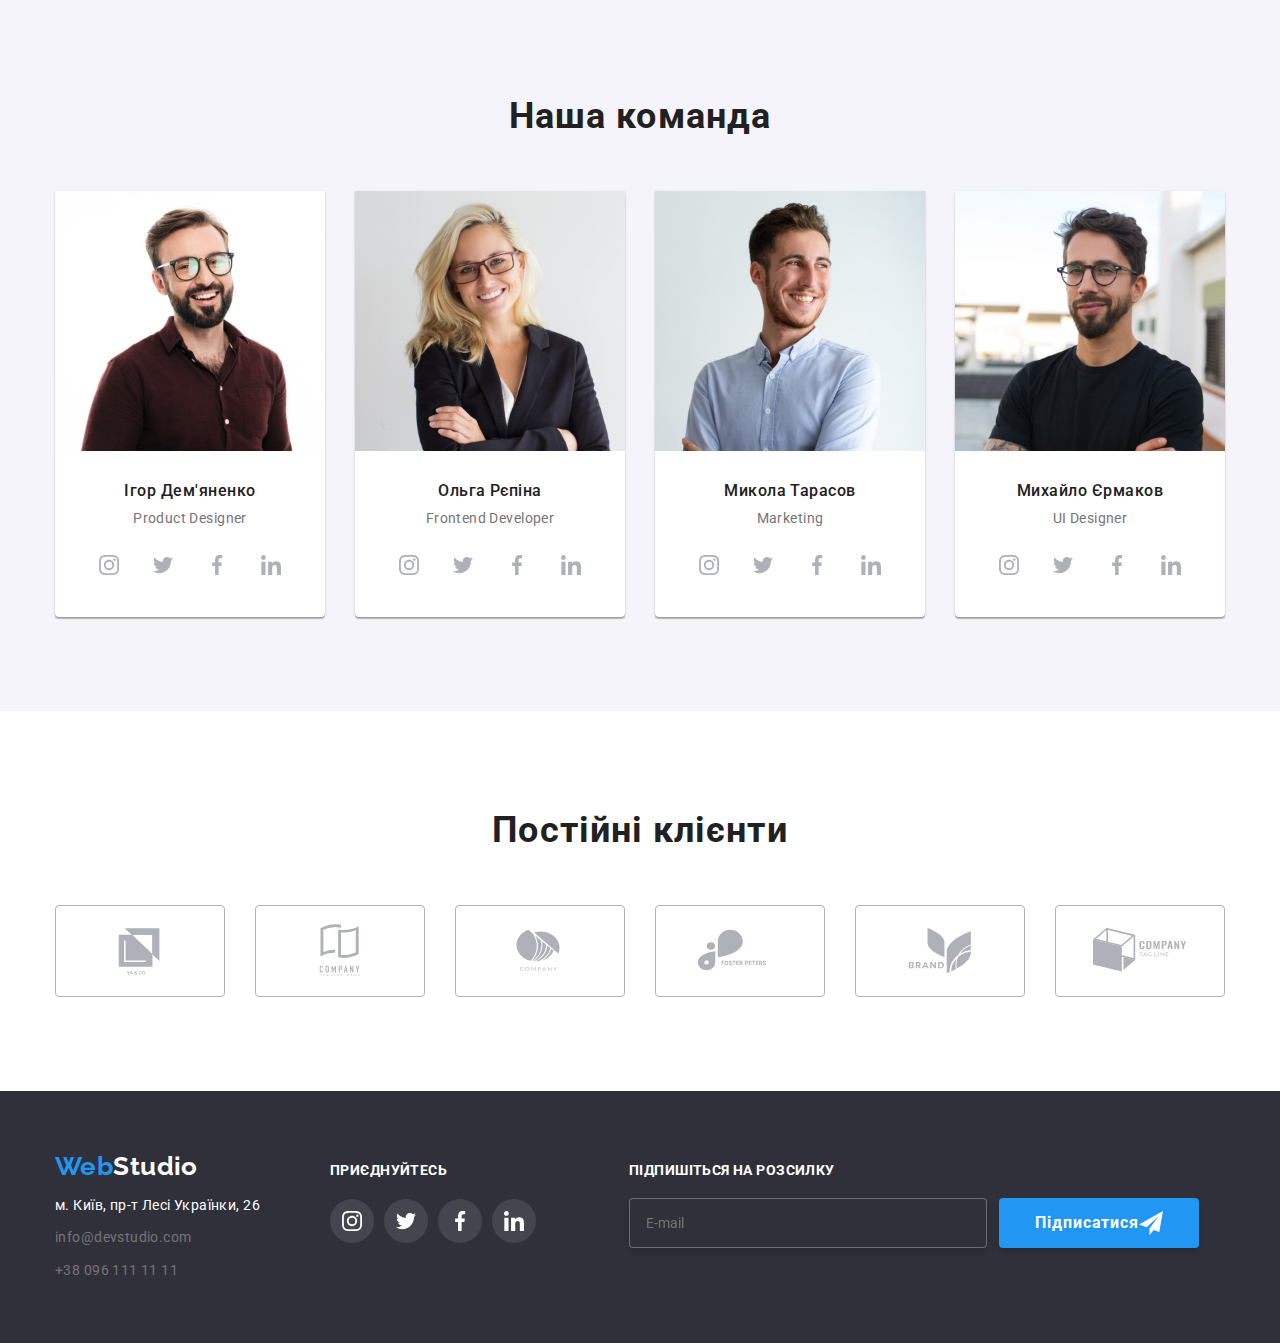
==== commit 95d4a937: "28-10-2022" ====
--- a/index.html
+++ b/index.html
@@ -403,7 +403,7 @@
     </footer>
     <div class="backdrop is-hidden" data-modal>
       <div class="modal">
-        <h2 class="modal-title">Залиште свої дані, ми вам передзвонимо</h2>
+        <p class="modal-title">Залиште свої дані, ми вам передзвонимо</p>
        <form class="form" autocomplete="off">
         <label class="form-label" for="person-name">Ім'я</label>
         <div class="form-control">
@@ -428,20 +428,20 @@
         </div>
         <label class="form-label" for="coments">Коментар</label>
           <textarea name="text" id="coments" placeholder="Введіть текст"></textarea>
+          <label class="checkbox-label">Погоджуюся з розсилкою та приймаю
+            <a href="#">Умови договору</a>
+            <input class="checkbox-input visually-hidden" type="checkbox" name="checkbox">
+            <svg class="checkbox-icon" width="16" height="15">
+              <use href="./images/symbol-defs.svg#icon-check"></use>
+            </svg>
+          </label>
+          <button type="submit" class="form-button button-footer">Відправити</button>
        </form>
         <button class="button-close" data-modal-close type="button">
           <svg width="18" height="18">
             <use href="./images/symbol-defs.svg#icon-button-close"></use>
           </svg>
         </button>
-        <label class="checkbox-label">Погоджуюся з розсилкою та приймаю
-          <a href="#">Умови договору</a>
-        <input class="checkbox-input visually-hidden" type="checkbox" name="checkbox">
-        <svg class="checkbox-icon" width="16" height="15">
-          <use href="./images/symbol-defs.svg#icon-check"></use>
-        </svg>
-        <button type="submit" class="form-button button-footer">Відправити</button>
-        </label>
       </div>
     </div>
     <script src="./js/modal.js"></script>
--- a/css/styles.css
+++ b/css/styles.css
@@ -557,7 +557,6 @@
   display: flex;
   align-items: center;
   justify-content: center;
-  gap: 10px;
   padding: 0;
   border-radius: 4px;
   min-width: 200px;
@@ -768,8 +767,7 @@
   box-shadow: 0px 1px 3px rgba(0, 0, 0, 0.12), 0px 1px 1px rgba(0, 0, 0, 0.14),
     0px 2px 1px rgba(0, 0, 0, 0.2);
   border-radius: 4px;
-  max-height: 581px;
-  height: 100%;
+  height: 581px;
   width: 528px;
   background-color: var(--white-color);
 
@@ -787,6 +785,8 @@
 }
 
 .form-label {
+  display: block;
+  margin-bottom: 4px;
   font-size: 12px;
   line-height: 1.16;
   letter-spacing: 0.01em;
@@ -796,12 +796,14 @@
   box-sizing: border-box;
   width: 100%;
   height: 40px;
+  color: var(--text-color);
   padding: 12px 12px 12px 42px;
   border: 1px solid rgba(33, 33, 33, 0.2);
   border-radius: 4px;
   gap: 18px;
   cursor: pointer;
   outline: none;
+  transition: border-color var(--timing-function);
 }
 
 .form-control {
@@ -814,9 +816,16 @@
   left: 15px;
   top: 50%;
   transform: translateY(-50%);
+  transition: fill var(--timing-function);
+}
+
+.form-control:focus-within .input-icon {
+  fill: var(--accent-color);
 }
 
 textarea {
+  display: block;
+  margin-bottom: 20px;
   resize: none;
   width: 100%;
   height: 120px;
@@ -825,12 +834,15 @@
   border: 1px solid rgba(33, 33, 33, 0.2);
   border-radius: 4px;
   outline: none;
+  transition: border-color var(--timing-function);
 }
 
 .form-input:focus,
 textarea:focus {
   border-color: var(--accent-color);
 }
+
+
 
 .button-close {
   position: absolute;
@@ -863,7 +875,7 @@
 }
 
 .form-button {
-  margin: 0 auto;
+  margin: 20px auto 0 auto;
 }
 
 .form-button:hover,
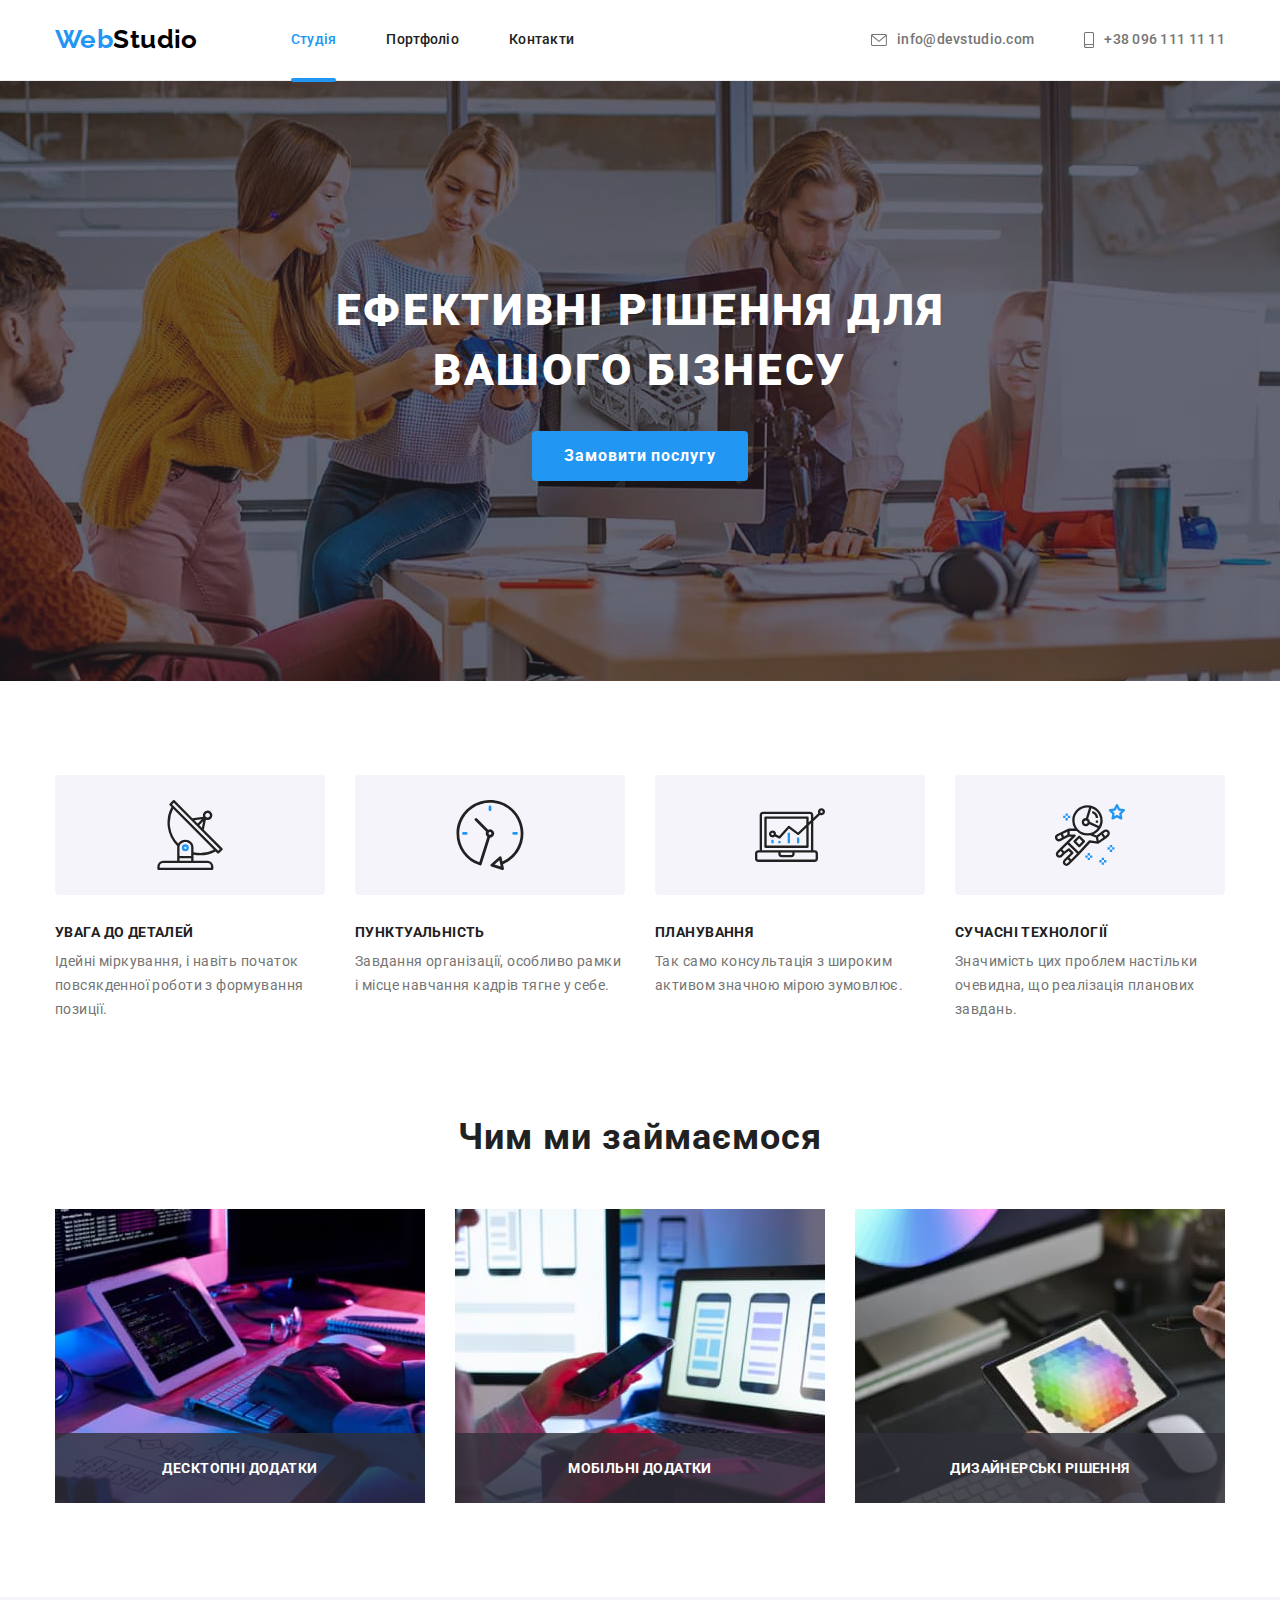
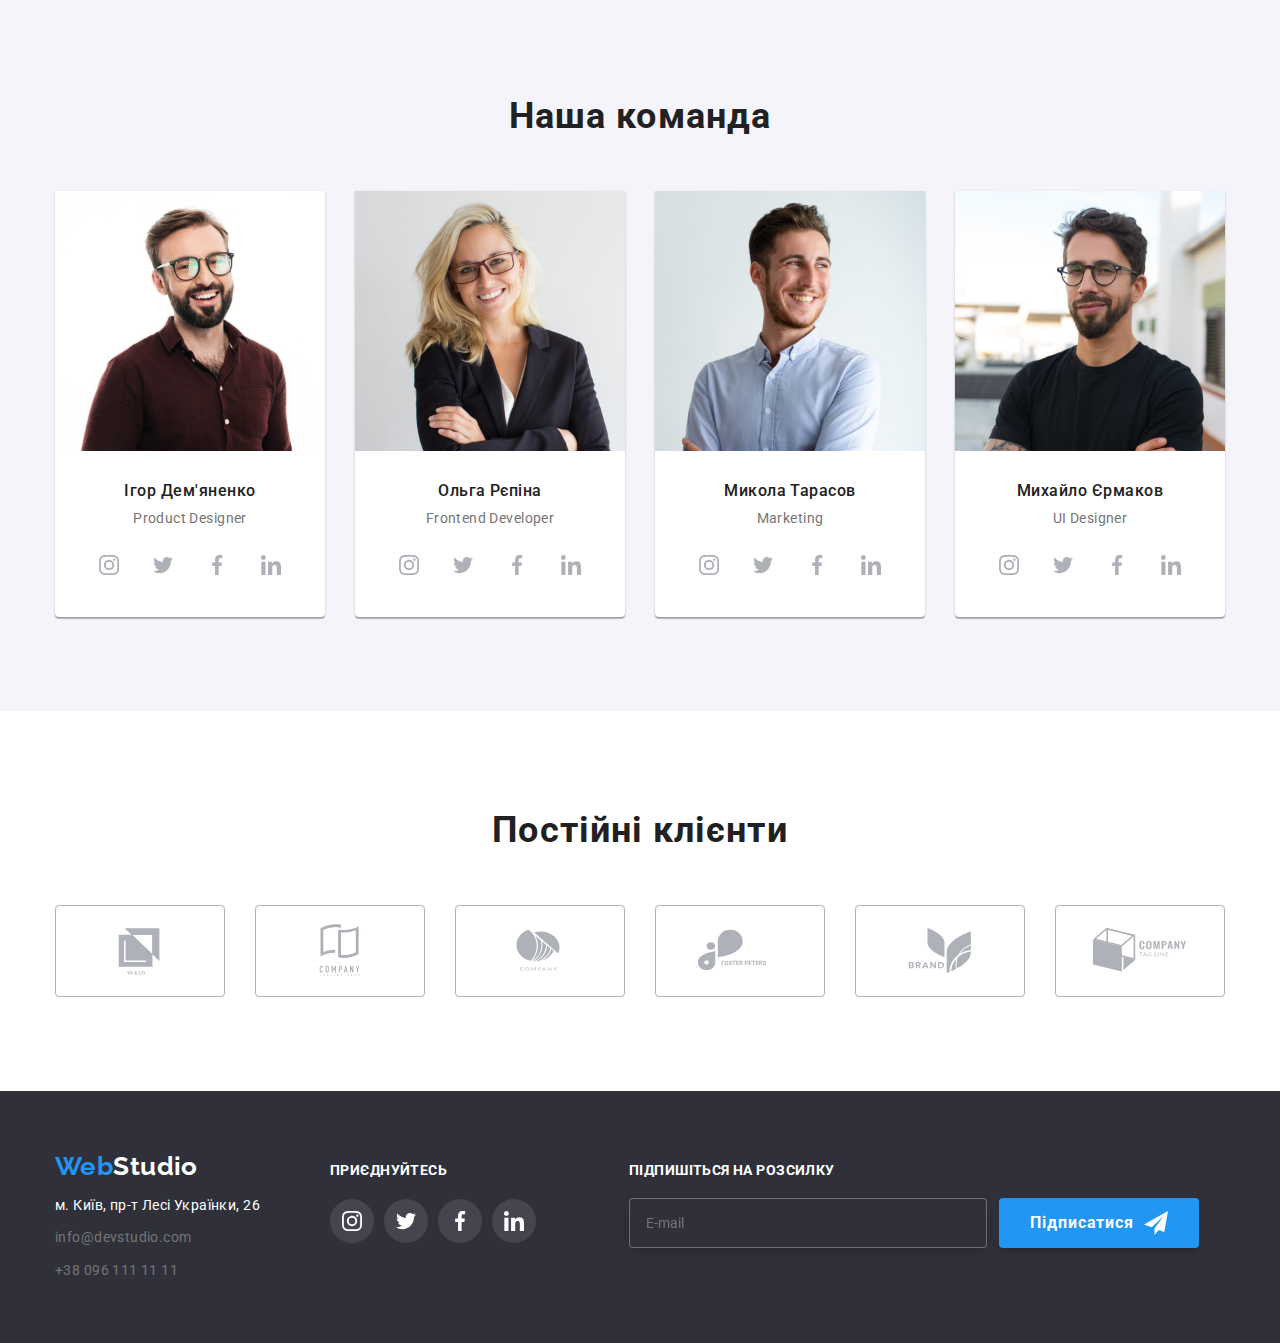
==== commit eb9d2cf0: "30-10-2022" ====
--- a/index.html
+++ b/index.html
@@ -389,21 +389,23 @@
         </div>
         <form>
           <p class="footer-text-form">Підпишіться на розсилку</p>
-          <label  class="footer-label">
-            <input class="footer-input" type="email" name=" mail" placeholder="E-mail">
-            <button type="button" class="button-footer">Підписатися
+          <div class="footer-label">
+            <label>
+              <input class="footer-input" type="email" name=" mail" placeholder="E-mail">
+            </label>
+            <button type="submit" class="button-footer">Підписатися
               <svg class="button-icon" width="24" height="24">
                 <use href="./images/symbol-defs.svg#icon-send"></use>
               </svg>
             </button>
-          </label>
+          </div>
         </form>
       </div>
       </div>
     </footer>
     <div class="backdrop is-hidden" data-modal>
       <div class="modal">
-        <p class="modal-title">Залиште свої дані, ми вам передзвонимо</p>
+        <p class="modal-title">Залиште свої дані, ми вам передзвонимо
        <form class="form" autocomplete="off">
         <label class="form-label" for="person-name">Ім'я</label>
         <div class="form-control">
@@ -426,14 +428,17 @@
             <use href="./images/symbol-defs.svg#mail"></use>
           </svg>
         </div>
-        <label class="form-label" for="coments">Коментар</label>
+        <label class="form-label" for="coments">
+          Коментар
+        </label>
           <textarea name="text" id="coments" placeholder="Введіть текст"></textarea>
-          <label class="checkbox-label">Погоджуюся з розсилкою та приймаю
-            <a href="#">Умови договору</a>
+          <label class="checkbox-label">
             <input class="checkbox-input visually-hidden" type="checkbox" name="checkbox">
             <svg class="checkbox-icon" width="16" height="15">
               <use href="./images/symbol-defs.svg#icon-check"></use>
             </svg>
+            <span>Погоджуюся з розсилкою та приймаю
+            <a class="checkbox-link" href="#">Умови договору</a></span>
           </label>
           <button type="submit" class="form-button button-footer">Відправити</button>
        </form>
--- a/css/styles.css
+++ b/css/styles.css
@@ -577,6 +577,7 @@
 
 .button-icon {
   fill: currentColor;
+  margin-left: 10px;
 }
 
 .button-footer:hover,
@@ -866,33 +867,29 @@
 
 /* Checkbox */
 
-.checkbox-label {
-  position: relative;
-  padding-left: 23px;
-  font-size: 14px;
-  line-height: 1.16;
-  letter-spacing: 0.01em;
-}
-
-.form-button {
-  margin: 20px auto 0 auto;
-}
-
-.form-button:hover,
-.form-button:focus {
-  background-color: var(#188CE8);
-}
-
 .checkbox-input {
   appearance: none;
   -webkit-appearance: none;
   -moz-appearance: none;
 }
 
+.checkbox-label {
+  /* position: relative; */
+  display: flex;
+  align-items: center;
+  justify-content: center;
+  /* padding-left: 23px; */
+  font-size: 14px;
+  line-height: 1.71;
+  letter-spacing: 0.03em;
+}
+
 .checkbox-icon {
-  position: absolute;
+  /* position: absolute;
   left: 0;
-  top: 0;
+  top: 0; */
+  /* display: inline-block; */
+  margin-right: 7px;
   width: 16px;
   height: 15px;
   border: 2px solid var(--primary-text-color);
@@ -905,3 +902,17 @@
   border: none;
 }
 
+.checkbox-link {
+  margin-left: 5px;
+  color: var(--accent-color);
+}
+
+.form-button {
+  margin: 30px auto 0 auto;
+}
+
+.form-button:hover,
+.form-button:focus {
+  background-color: var(#188CE8);
+}
+
